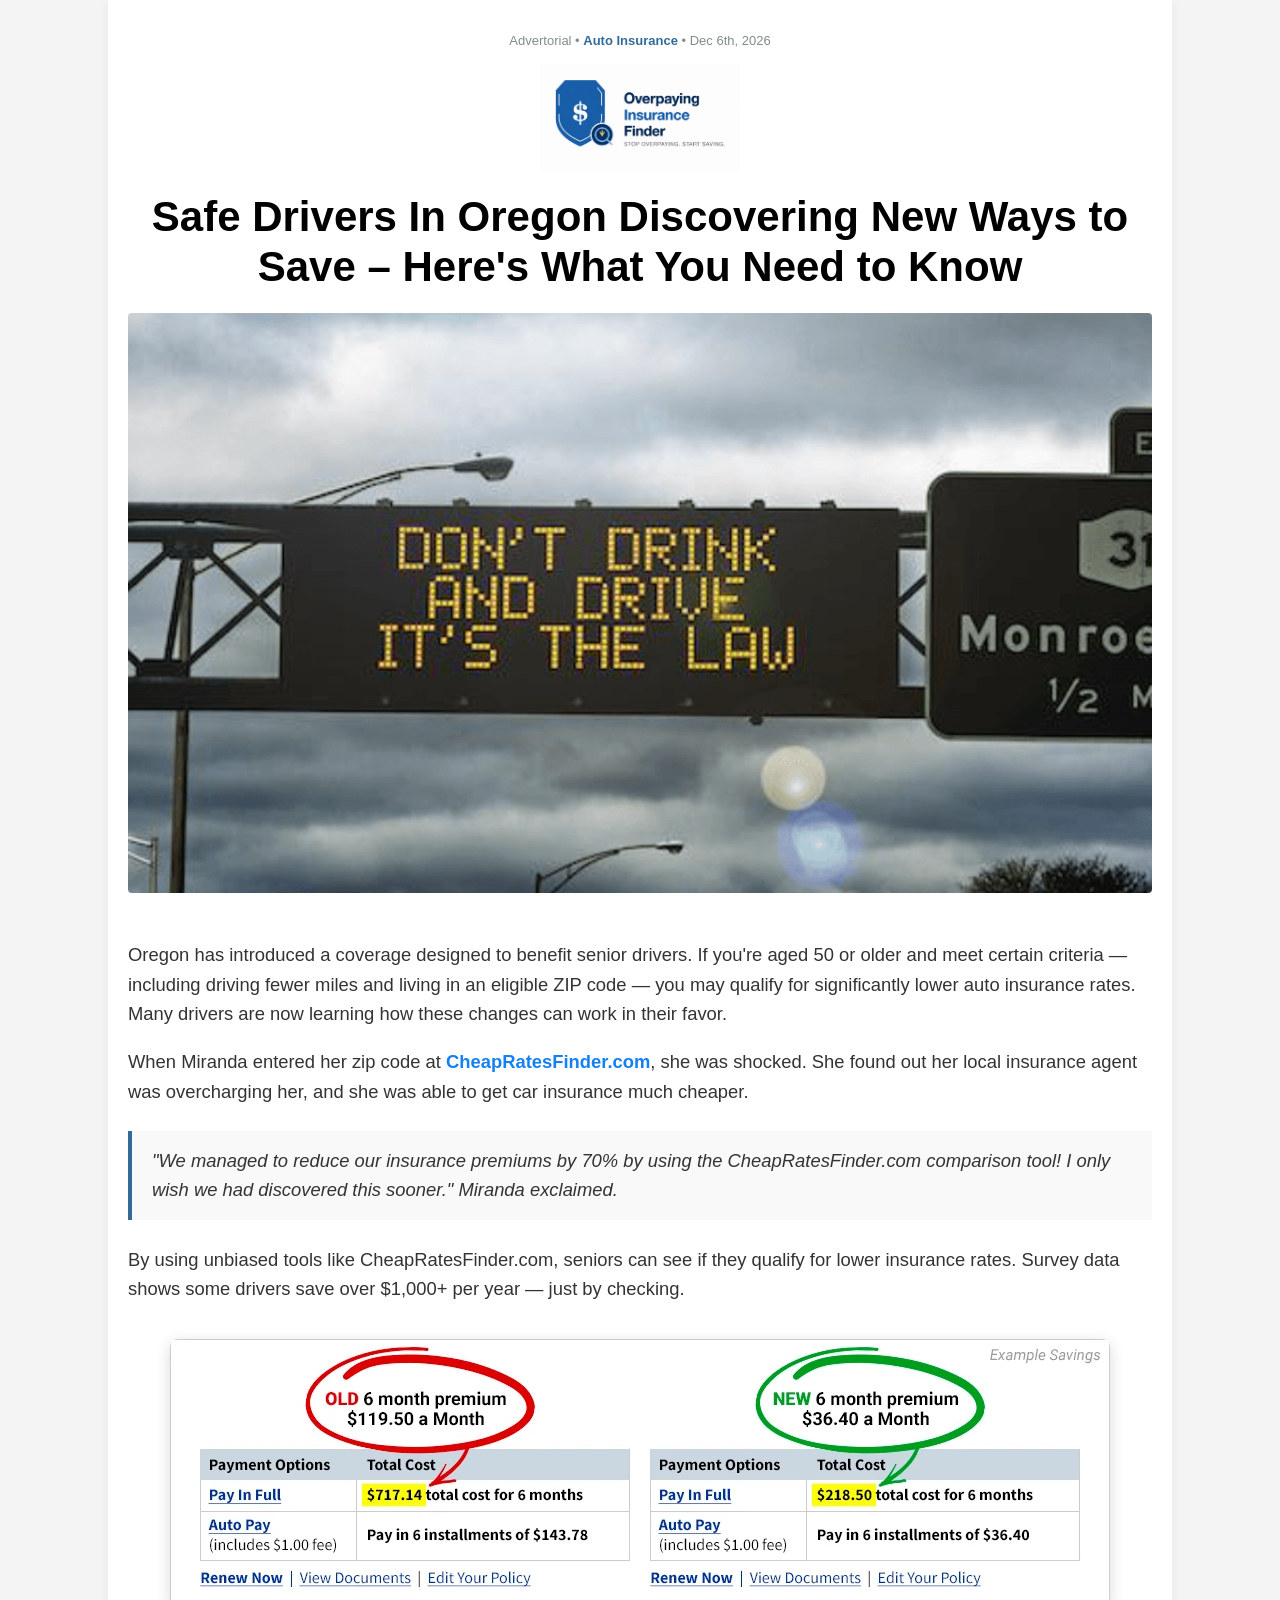
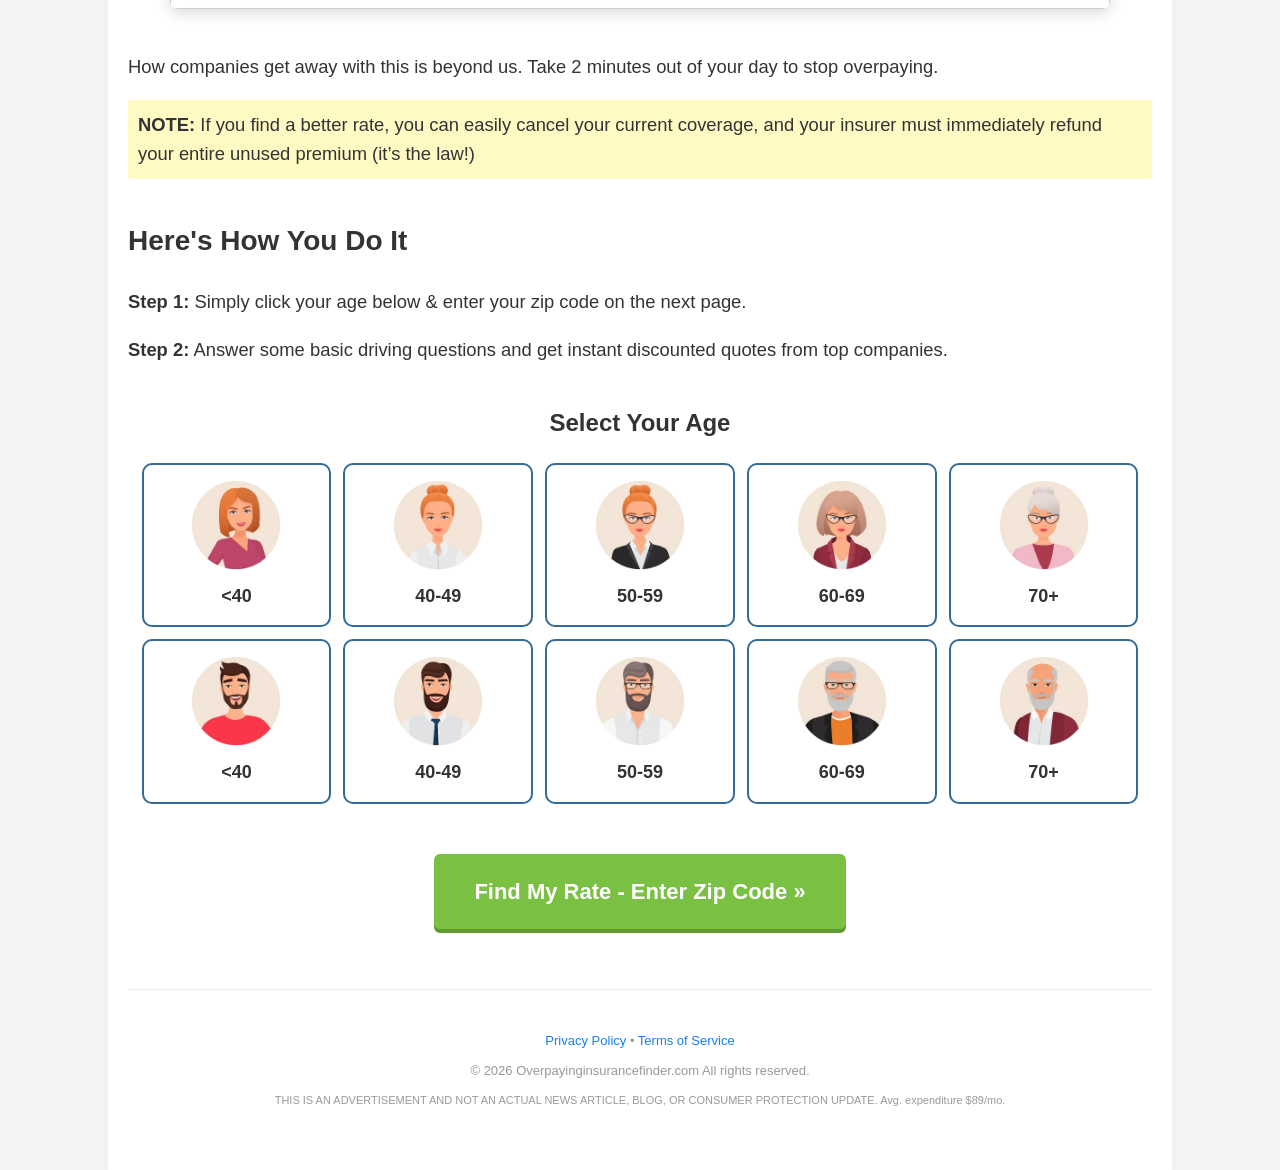
==== index.html @ a4ef591d "Add files via upload" ====
<!DOCTYPE html>
<html lang="en">
<head>
    <meta charset="utf-8" />
    <meta name="viewport" content="width=device-width, initial-scale=1" />
    <title>Insurance Companies Don't Want You To Know This | Overpaying Insurance Finder</title>
    
    <link rel="stylesheet" href="css/style.css" />
    
    <link href="https://i.imgur.com/a6rCNld.png" rel="icon" type="image/x-icon" />
</head>
<body>
  <div class="container" style="max-width: 64rem; margin: 0 auto; padding: 20px; font-family: sans-serif;">
    
    <div style="text-align: center; margin-bottom: 20px;">
        <p style="font-size: 13px; color: #7f8c8d;">Advertorial • <b style="color: #326b9a;">Auto Insurance</b> • <span id="current-date">Sep 12th, 2025</span></p>
        <div style="display: flex; justify-content: center; margin: 15px 0;">
            <img src="images/Overpayinginsurancefinder_logo_finel.png" alt="Logo" width="200" style="height: auto;"/>
        </div>
        <h1 style="font-size: 42px; line-height: 1.2; font-weight: bold; margin: 20px 0;">
            Safe Drivers In Oregon Discovering New Ways to Save – Here's What You Need to Know
        </h1>
    </div>

    <img src="images/202407172012037490_insbenefits.webp" style="width: 100%; border-radius: 4px; margin-bottom: 25px;">

    <div class="maintexts" style="font-size: 1.15rem; line-height: 1.6; color: #333;">
        <p>
            Oregon has introduced a coverage designed to benefit senior drivers. If you're aged 50 or older and meet certain criteria — including driving fewer miles and living in an eligible ZIP code — you may qualify for significantly lower auto insurance rates. Many drivers are now learning how these changes can work in their favor.
        </p>

        <p>
            When Miranda entered her zip code at <b><a href="#" style="color: #1580f2; text-decoration: none;">CheapRatesFinder.com</a></b>, she was shocked. She found out her local insurance agent was overcharging her, and she was able to get car insurance much cheaper.
        </p>

        <blockquote style="background: #f9f9f9; border-left: 4px solid #326b9a; padding: 15px 20px; margin: 25px 0; font-style: italic;">
            "We managed to reduce our insurance premiums by 70% by using the CheapRatesFinder.com comparison tool! I only wish we had discovered this sooner." Miranda exclaimed.
        </blockquote>

        <p>
            By using unbiased tools like CheapRatesFinder.com, seniors can see if they qualify for lower insurance rates. Survey data shows some drivers save over $1,000+ per year — just by checking.
        </p>

        <div style="text-align: center; margin: 35px 0;">
            <img src="images/202403061903076180_beforeafterautobill.webp" alt="Before After Bill" style="max-width: 100%; border-radius: 8px; box-shadow: 0 4px 15px rgba(0,0,0,0.15);">
        </div>

        <p>
            How companies get away with this is beyond us. Take 2 minutes out of your day to stop overpaying.
        </p>

        <p style="background-color: #fff9c4; padding: 10px; border-radius: 4px;">
            <b>NOTE:</b> If you find a better rate, you can easily cancel your current coverage, and your insurer must immediately refund your entire unused premium (it’s the law!)
        </p>

        <h2 style="font-size: 28px; font-weight: bold; margin-top: 40px;">Here's How You Do It</h2>
        <p><b>Step 1:</b> Simply click your age below & enter your zip code on the next page.</p>
        <p><b>Step 2:</b> Answer some basic driving questions and get instant discounted quotes from top companies.</p>

        <h3 style="text-align: center; font-size: 24px; margin: 40px 0 20px;">Select Your Age</h3>

        <div class="BoxuiGrid-container">
            <a class="age-card" href="#"><img src="images/202506191531289360_s40-w.webp"><span><40</span></a>
            <a class="age-card" href="#"><img src="images/202506191531151730_s50-w.webp"><span>40-49</span></a>
            <a class="age-card" href="#"><img src="images/202506191531081110_s60-w.webp"><span>50-59</span></a>
            <a class="age-card" href="#"><img src="images/202506191530462190_s60-70-w.webp"><span>60-69</span></a>
            <a class="age-card" href="#"><img src="images/202506191530114870_s70w.webp"><span>70+</span></a>
            
            <a class="age-card" href="#"><img src="images/202506191629417830_s40-m.webp"><span><40</span></a>
            <a class="age-card" href="#"><img src="images/202506191629388050_s40-50-m.webp"><span>40-49</span></a>
            <a class="age-card" href="#"><img src="images/202506191629335720_s50-60-m.webp"><span>50-59</span></a>
            <a class="age-card" href="#"><img src="images/202506191629306840_s60-70-m.webp"><span>60-69</span></a>
            <a class="age-card" href="#"><img src="images/202506191629240200_s70m.webp"><span>70+</span></a>
        </div>

        <div style="text-align: center; margin: 50px 0;">
            <a href="#" class="cta-button">Find My Rate - Enter Zip Code »</a>
        </div>
    </div>

    <footer style="margin-top: 60px; padding: 30px 0; border-top: 1px solid #eee; text-align: center; font-size: 13px; color: #999;">
        <p><a href="#" style="color: #1580f2; text-decoration: none;">Privacy Policy</a> • <a href="#" style="color: #1580f2; text-decoration: none;">Terms of Service</a></p>
        <p style="margin: 15px 0;">© 2026 Overpayinginsurancefinder.com All rights reserved.</p>
    
    <p style="font-size: 11px; line-height: 1.4;">THIS IS AN ADVERTISEMENT AND NOT AN ACTUAL NEWS ARTICLE, BLOG, OR CONSUMER PROTECTION UPDATE. Avg. expenditure $89/mo.</p>
    </footer>
  </div>

  <script>
    // סקריפט לעדכון תאריך אוטומטי
    document.addEventListener('DOMContentLoaded', function() {
        const now = new Date();
        const months = ['Jan', 'Feb', 'Mar', 'Apr', 'May', 'Jun', 'Jul', 'Aug', 'Sep', 'Oct', 'Nov', 'Dec'];
        document.getElementById('current-date').textContent = months[now.getMonth()] + ' ' + now.getDate() + 'th, ' + now.getFullYear();
    });
  </script>
</body>
</html>
---- css/style.css ----
/* הגדרות כלליות */
body {
    background-color: #f4f4f4;
    margin: 0;
    padding: 0;
}

.container {
    background-color: #fff;
    box-shadow: 0 0 10px rgba(0,0,0,0.05);
}

/* גריד הכפתורים - 5 בשורה */
.BoxuiGrid-container {
    display: flex;
    flex-wrap: wrap;
    justify-content: center;
    gap: 12px;
    margin: 20px auto;
}

/* עיצוב כרטיס גיל עם מסגרת כחולה */
.age-card {
    display: flex;
    flex-direction: column;
    align-items: center;
    justify-content: center;
    width: calc(20% - 15px); /* בדיוק 5 בשורה */
    min-width: 130px;
    padding: 15px 5px;
    border: 2px solid #326b9a;
    border-radius: 10px;
    text-decoration: none;
    color: #333;
    background: white;
    transition: transform 0.2s, box-shadow 0.2s;
    box-sizing: border-box;
}

.age-card:hover {
    transform: translateY(-3px);
    box-shadow: 0 5px 15px rgba(0,0,0,0.1);
}

.age-card img {
    width: 90px;
    height: 90px;
    border-radius: 50%;
    margin-bottom: 12px;
    object-fit: cover;
}

.age-card span {
    font-weight: bold;
    font-size: 18px;
}

/* כפתור הנעה לפעולה ירוק */
.cta-button {
    background-color: #7ac143;
    color: white;
    padding: 20px 40px;
    text-decoration: none;
    border-radius: 6px;
    font-weight: bold;
    font-size: 22px;
    display: inline-block;
    box-shadow: 0 4px 0 #5e9a30;
}

.cta-button:active {
    transform: translateY(2px);
    box-shadow: 0 2px 0 #5e9a30;
}

/* התאמה לטלפון - 2 בשורה */
@media (max-width: 768px) {
    .age-card {
        width: calc(50% - 12px);
        min-width: 140px;
    }
    
    h1 {
        font-size: 32px !important;
    }
}
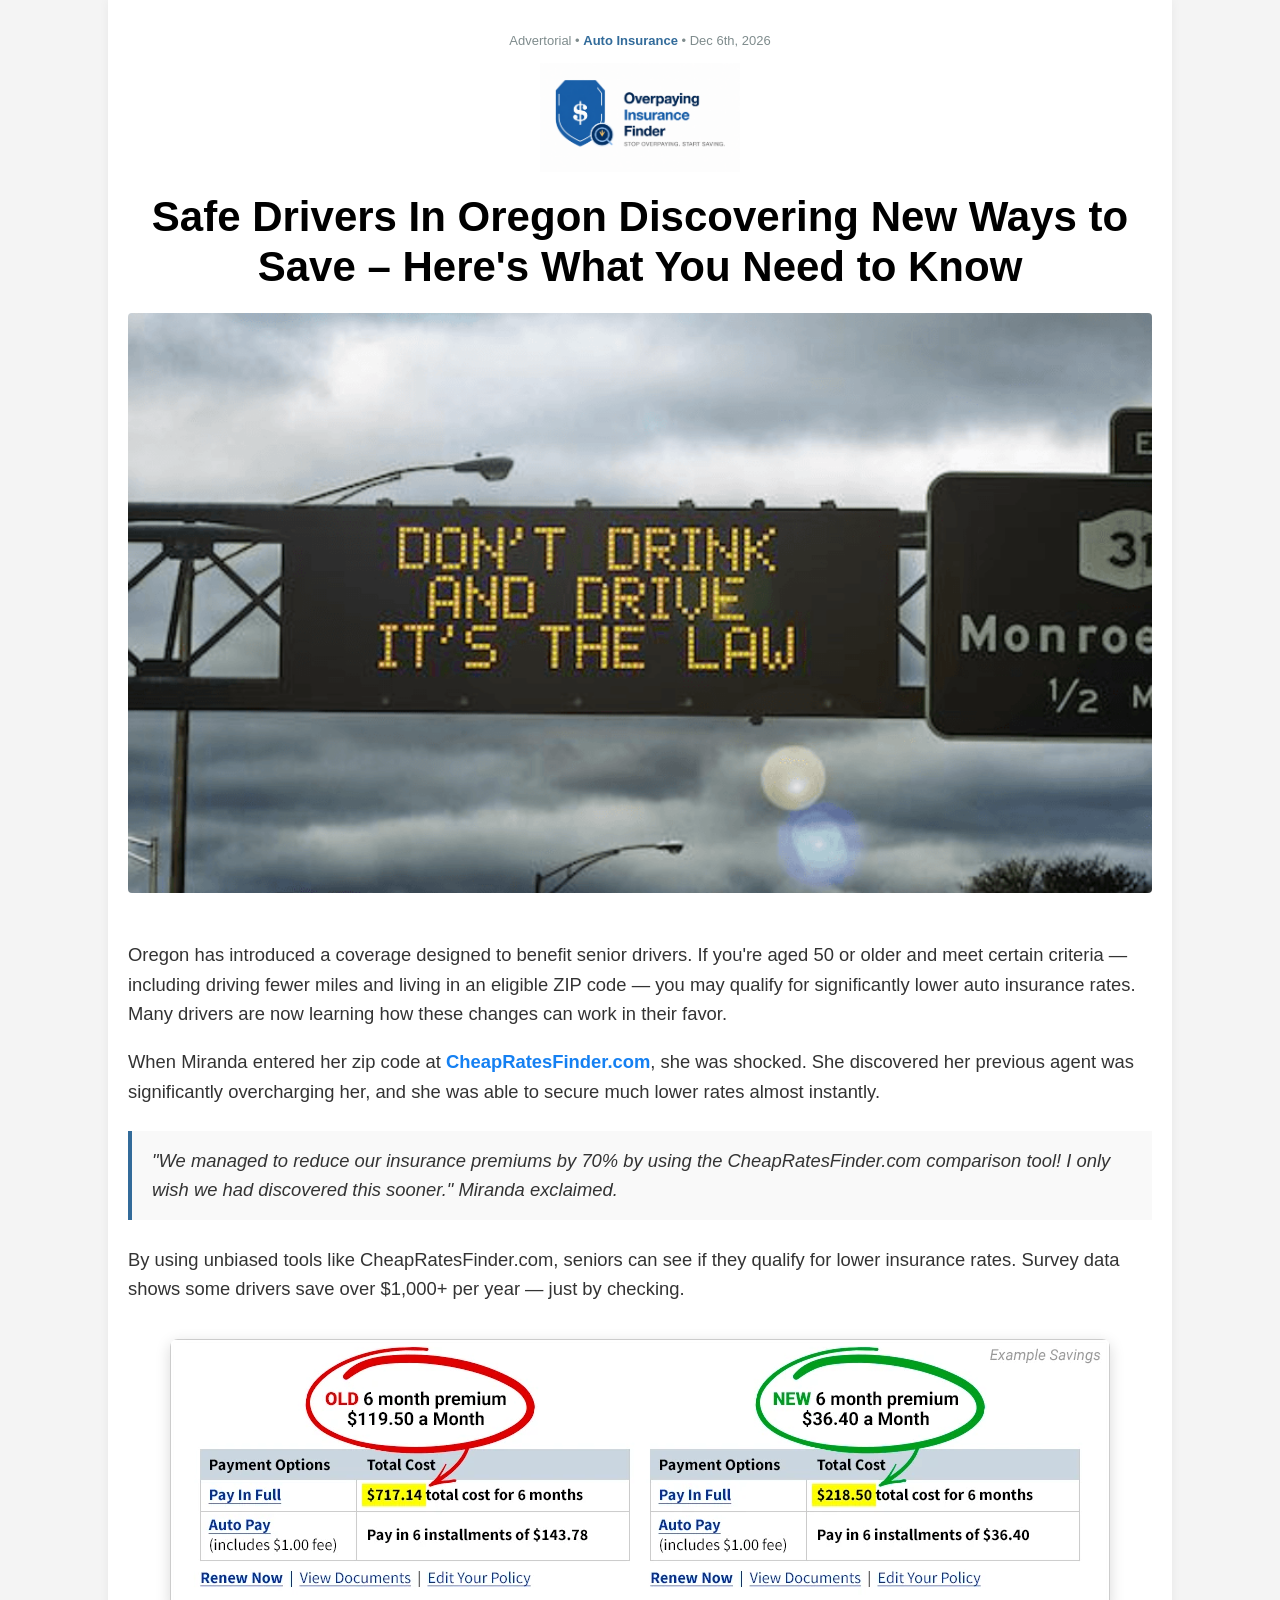
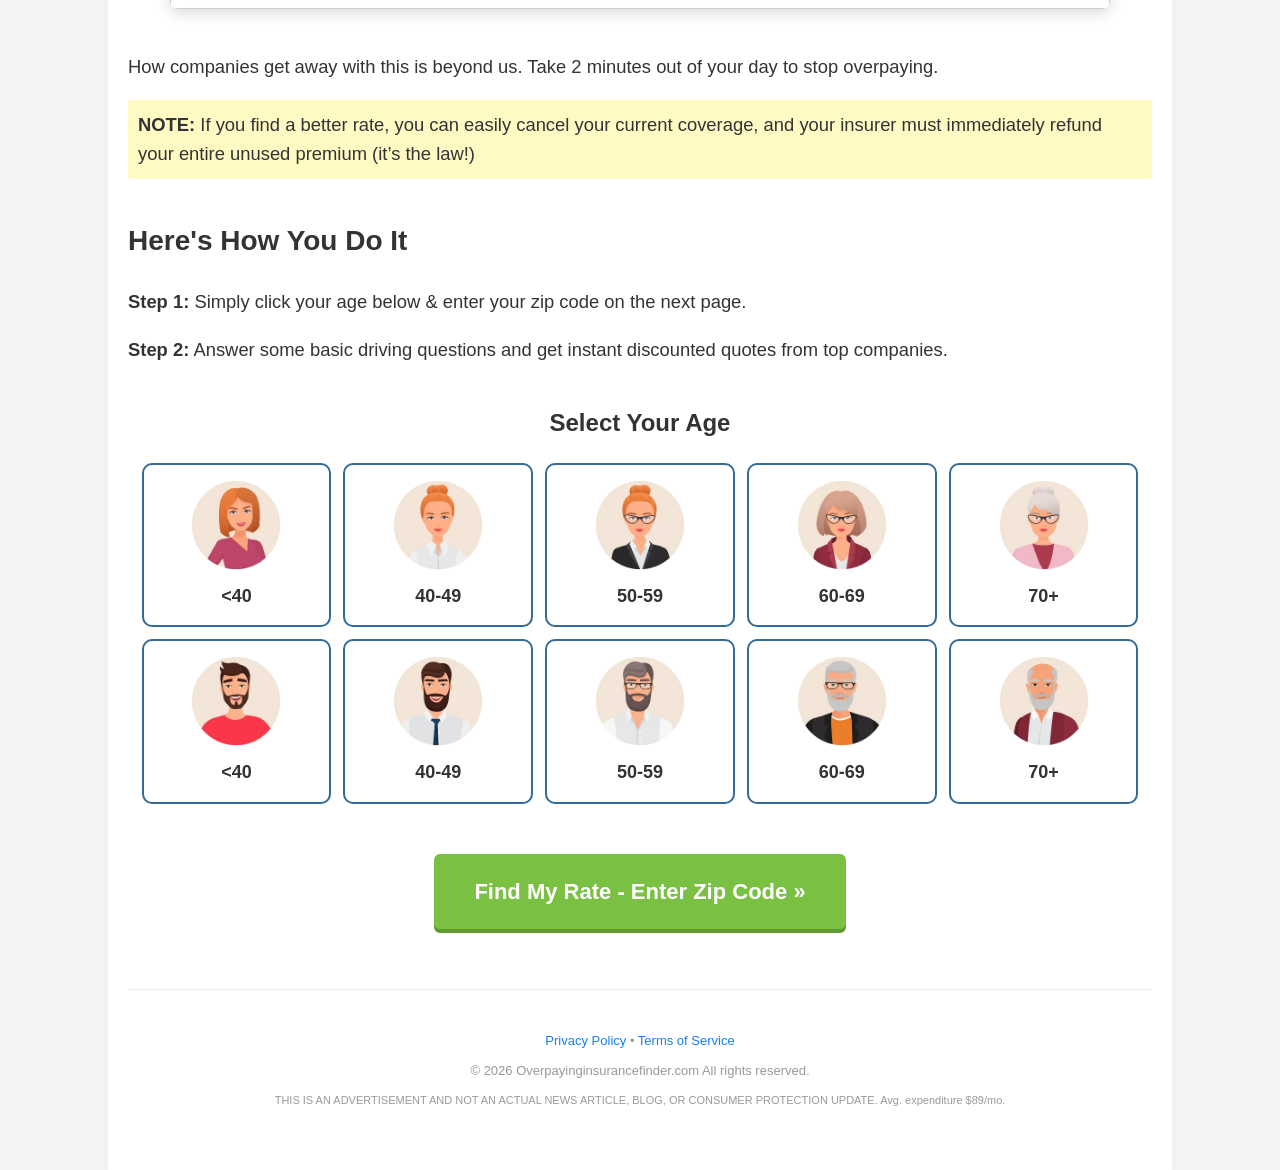
==== commit dd49b791: "Update index.html" ====
--- a/index.html
+++ b/index.html
@@ -30,8 +30,9 @@
         </p>
 
         <p>
-            When Miranda entered her zip code at <b><a href="#" style="color: #1580f2; text-decoration: none;">CheapRatesFinder.com</a></b>, she was shocked. She found out her local insurance agent was overcharging her, and she was able to get car insurance much cheaper.
-        </p>
+<p>
+    When Miranda entered her zip code at <b><a href="https://CheapRatesFinder.com" target="_blank" style="color: #1580f2; text-decoration: none;">CheapRatesFinder.com</a></b>, she was shocked. She discovered her previous agent was significantly overcharging her, and she was able to secure much lower rates almost instantly.
+ </p>
 
         <blockquote style="background: #f9f9f9; border-left: 4px solid #326b9a; padding: 15px 20px; margin: 25px 0; font-style: italic;">
             "We managed to reduce our insurance premiums by 70% by using the CheapRatesFinder.com comparison tool! I only wish we had discovered this sooner." Miranda exclaimed.
@@ -95,4 +96,4 @@
     });
   </script>
 </body>
-</html>+</html>
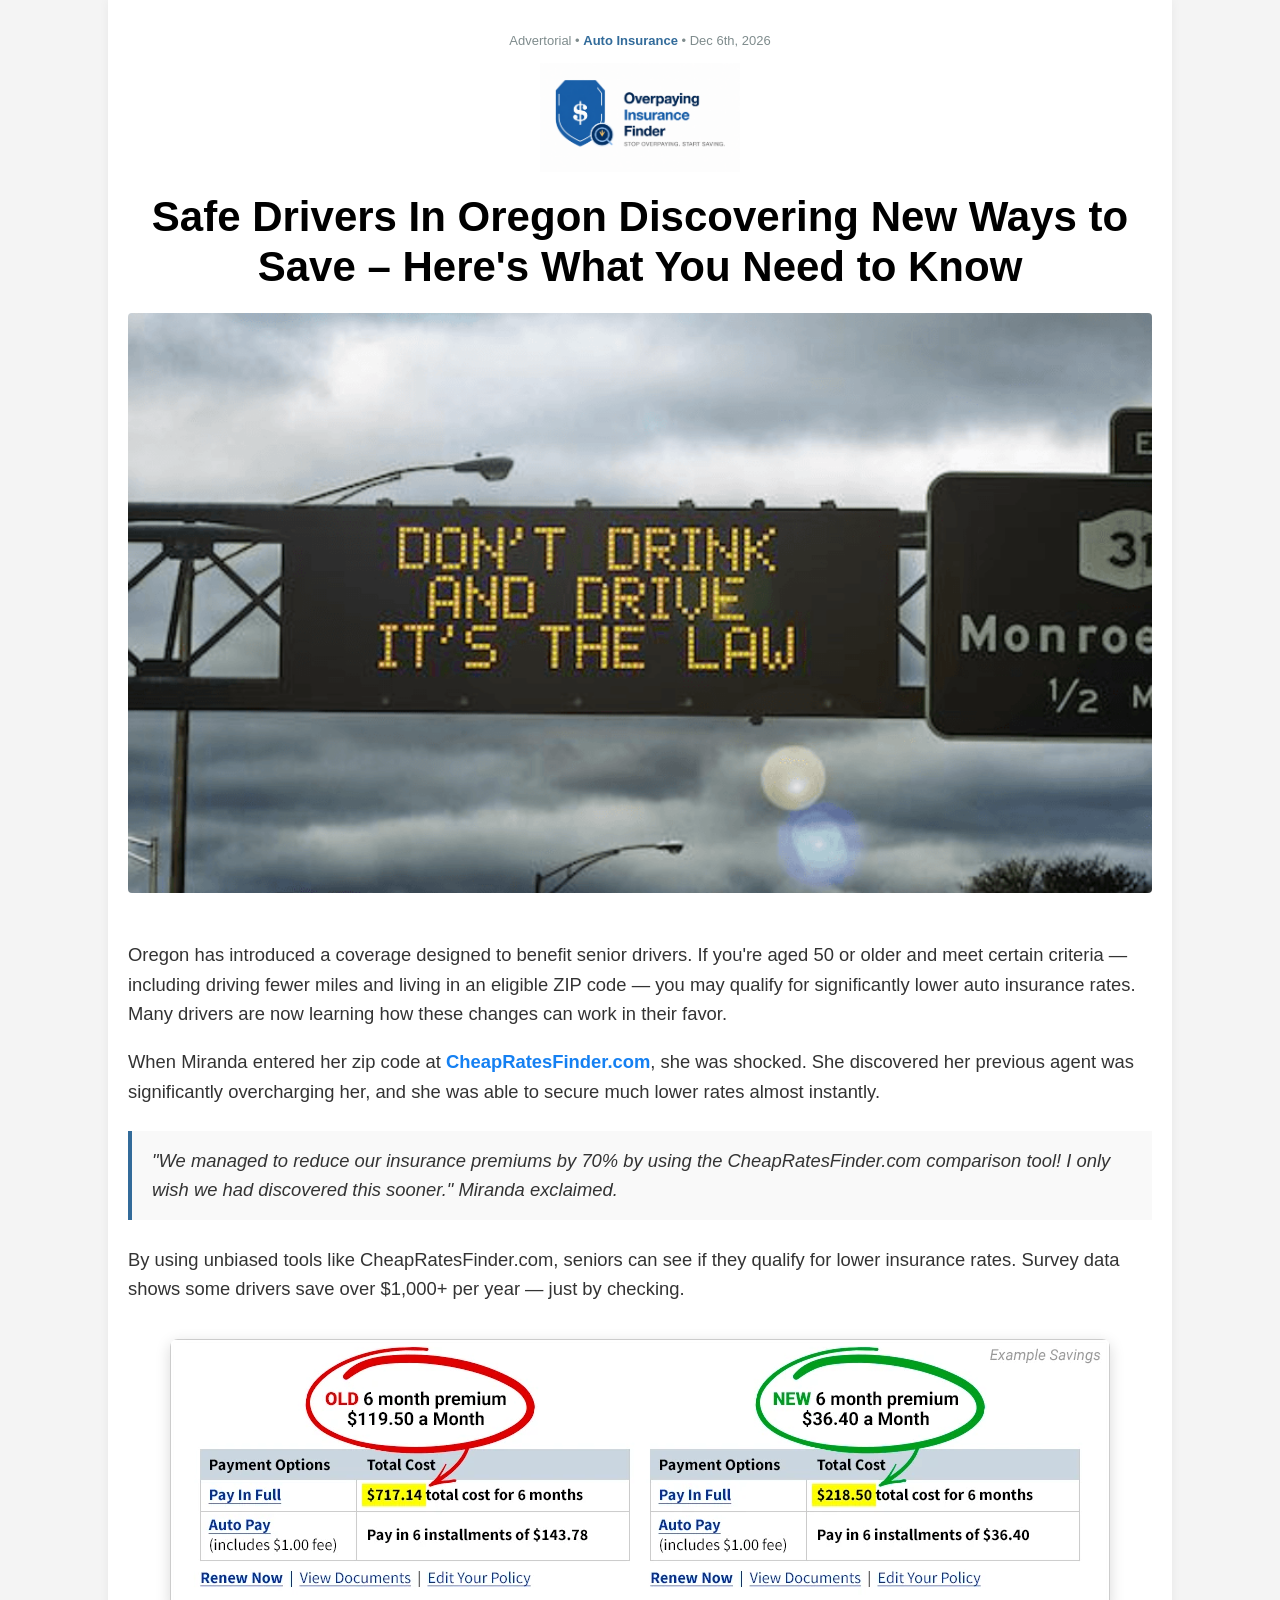
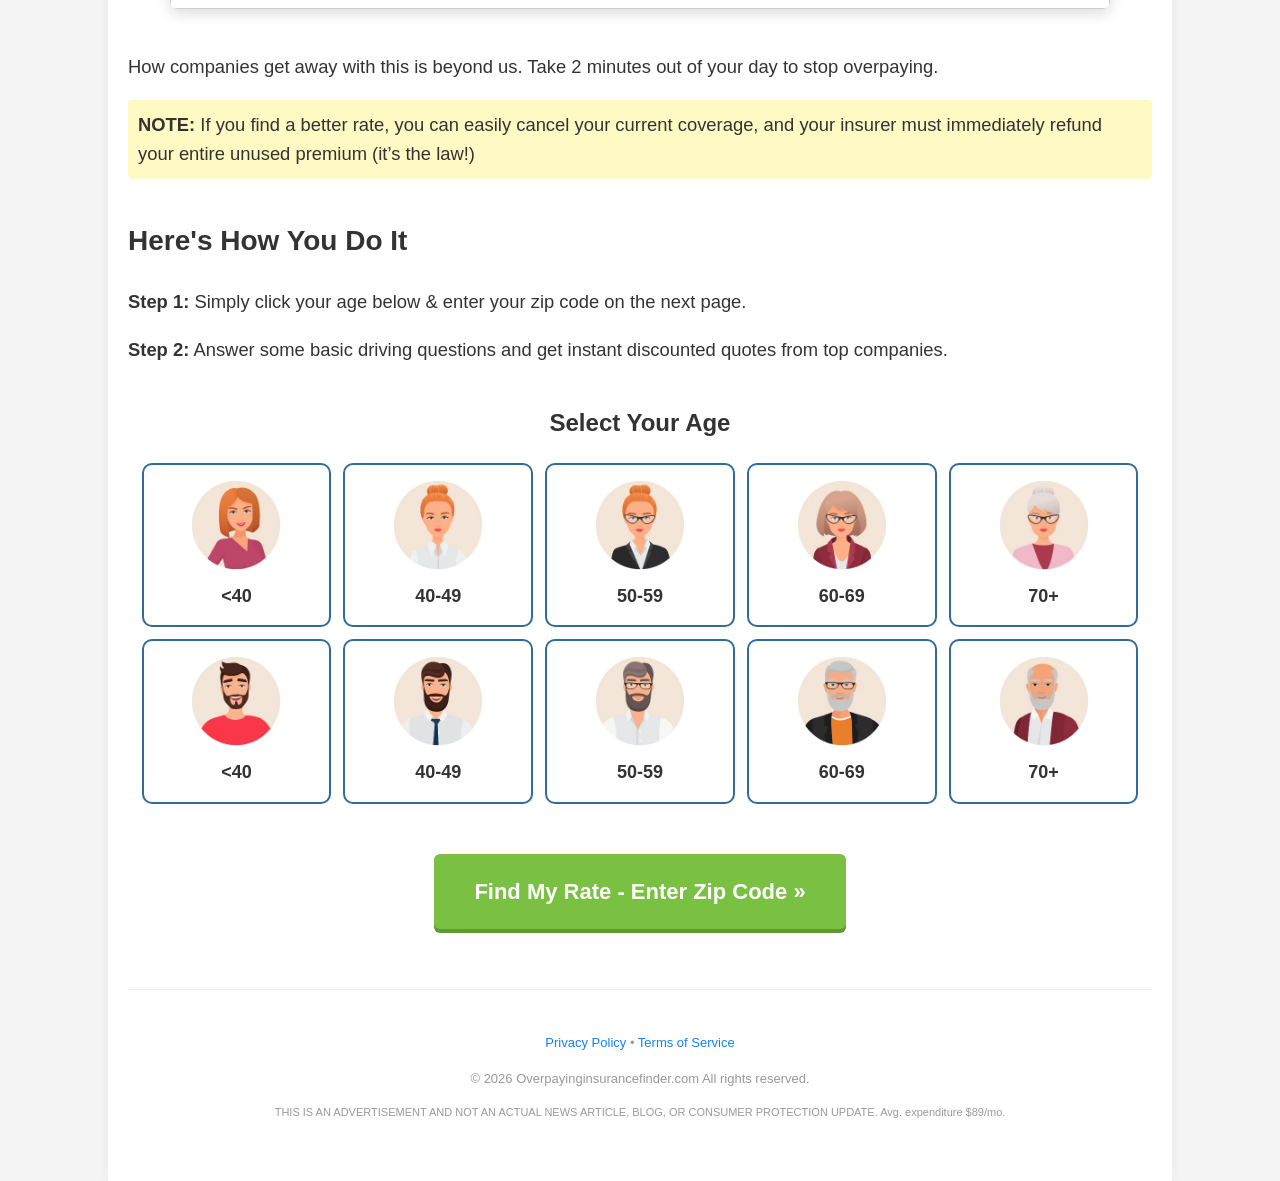
==== commit eb5c3084: "Update index.html" ====
--- a/index.html
+++ b/index.html
@@ -60,24 +60,23 @@
 
         <h3 style="text-align: center; font-size: 24px; margin: 40px 0 20px;">Select Your Age</h3>
 
-        <div class="BoxuiGrid-container">
-            <a class="age-card" href="#"><img src="images/202506191531289360_s40-w.webp"><span><40</span></a>
-            <a class="age-card" href="#"><img src="images/202506191531151730_s50-w.webp"><span>40-49</span></a>
-            <a class="age-card" href="#"><img src="images/202506191531081110_s60-w.webp"><span>50-59</span></a>
-            <a class="age-card" href="#"><img src="images/202506191530462190_s60-70-w.webp"><span>60-69</span></a>
-            <a class="age-card" href="#"><img src="images/202506191530114870_s70w.webp"><span>70+</span></a>
+<div class="BoxuiGrid-container">
+            <a class="age-card" href="https://CheapRatesFinder.com" target="_blank"><img src="images/202506191531289360_s40-w.webp"><span><40</span></a>
+            <a class="age-card" href="https://CheapRatesFinder.com" target="_blank"><img src="images/202506191531151730_s50-w.webp"><span>40-49</span></a>
+            <a class="age-card" href="https://CheapRatesFinder.com" target="_blank"><img src="images/202506191531081110_s60-w.webp"><span>50-59</span></a>
+            <a class="age-card" href="https://CheapRatesFinder.com" target="_blank"><img src="images/202506191530462190_s60-70-w.webp"><span>60-69</span></a>
+            <a class="age-card" href="https://CheapRatesFinder.com" target="_blank"><img src="images/202506191530114870_s70w.webp"><span>70+</span></a>
             
-            <a class="age-card" href="#"><img src="images/202506191629417830_s40-m.webp"><span><40</span></a>
-            <a class="age-card" href="#"><img src="images/202506191629388050_s40-50-m.webp"><span>40-49</span></a>
-            <a class="age-card" href="#"><img src="images/202506191629335720_s50-60-m.webp"><span>50-59</span></a>
-            <a class="age-card" href="#"><img src="images/202506191629306840_s60-70-m.webp"><span>60-69</span></a>
-            <a class="age-card" href="#"><img src="images/202506191629240200_s70m.webp"><span>70+</span></a>
+            <a class="age-card" href="https://CheapRatesFinder.com" target="_blank"><img src="images/202506191629417830_s40-m.webp"><span><40</span></a>
+            <a class="age-card" href="https://CheapRatesFinder.com" target="_blank"><img src="images/202506191629388050_s40-50-m.webp"><span>40-49</span></a>
+            <a class="age-card" href="https://CheapRatesFinder.com" target="_blank"><img src="images/202506191629335720_s50-60-m.webp"><span>50-59</span></a>
+            <a class="age-card" href="https://CheapRatesFinder.com" target="_blank"><img src="images/202506191629306840_s60-70-m.webp"><span>60-69</span></a>
+            <a class="age-card" href="https://CheapRatesFinder.com" target="_blank"><img src="images/202506191629240200_s70m.webp"><span>70+</span></a>
         </div>
 
         <div style="text-align: center; margin: 50px 0;">
-            <a href="#" class="cta-button">Find My Rate - Enter Zip Code »</a>
+            <a href="https://CheapRatesFinder.com" target="_blank" class="cta-button">Find My Rate - Enter Zip Code »</a>
         </div>
-    </div>
 
     <footer style="margin-top: 60px; padding: 30px 0; border-top: 1px solid #eee; text-align: center; font-size: 13px; color: #999;">
         <p><a href="#" style="color: #1580f2; text-decoration: none;">Privacy Policy</a> • <a href="#" style="color: #1580f2; text-decoration: none;">Terms of Service</a></p>
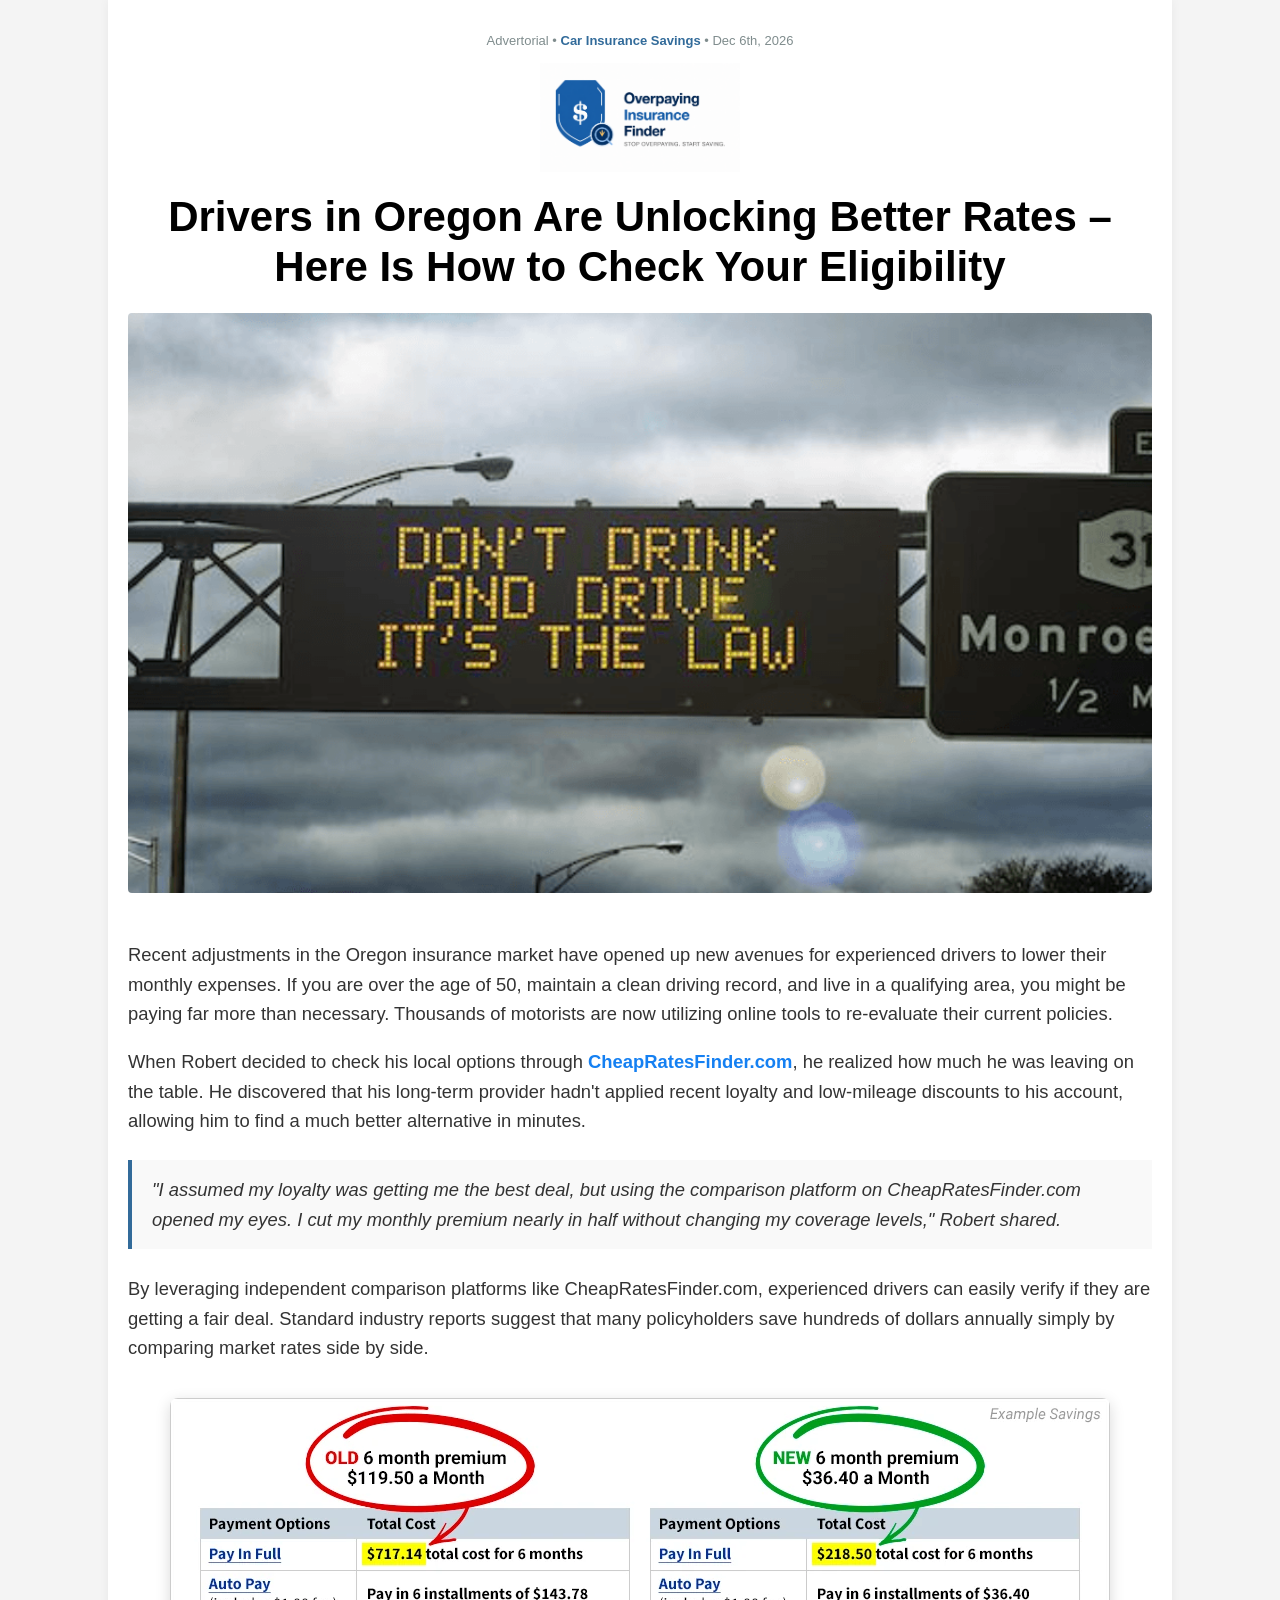
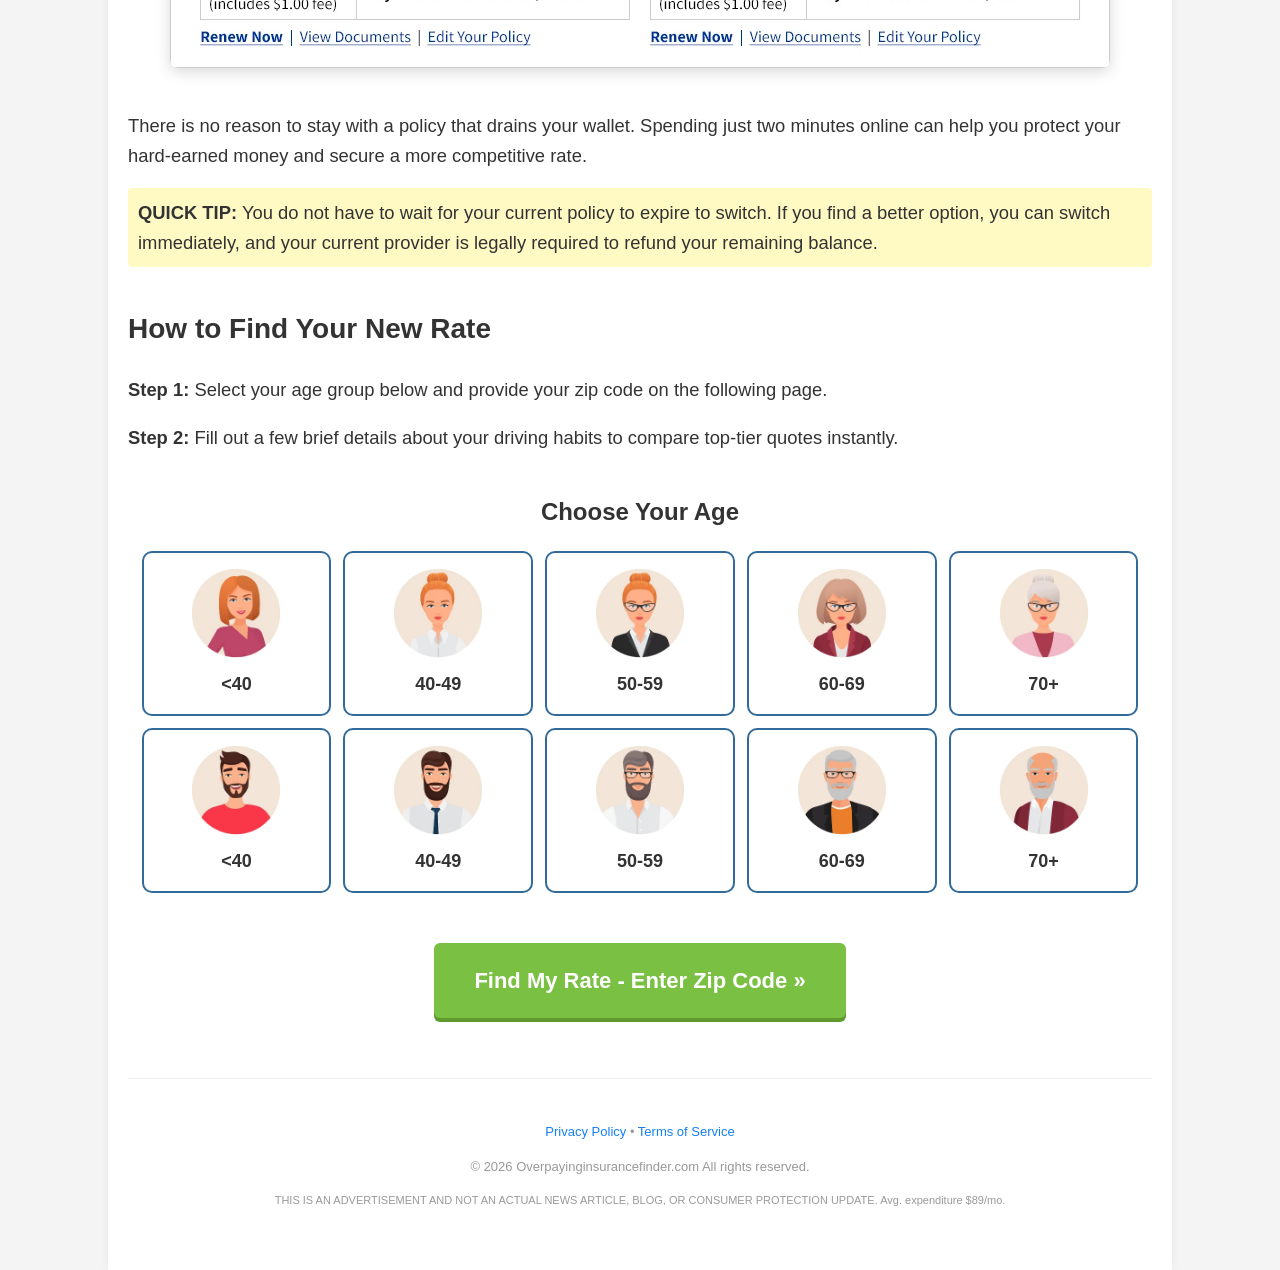
==== commit dfc5d792: "Update index.html" ====
--- a/index.html
+++ b/index.html
@@ -3,7 +3,7 @@
 <head>
     <meta charset="utf-8" />
     <meta name="viewport" content="width=device-width, initial-scale=1" />
-    <title>Insurance Companies Don't Want You To Know This | Overpaying Insurance Finder</title>
+    <title>The Secret to Lowering Your Auto Insurance Premiums | Overpaying Insurance Finder</title>
     
     <link rel="stylesheet" href="css/style.css" />
     
@@ -13,12 +13,12 @@
   <div class="container" style="max-width: 64rem; margin: 0 auto; padding: 20px; font-family: sans-serif;">
     
     <div style="text-align: center; margin-bottom: 20px;">
-        <p style="font-size: 13px; color: #7f8c8d;">Advertorial • <b style="color: #326b9a;">Auto Insurance</b> • <span id="current-date">Sep 12th, 2025</span></p>
+        <p style="font-size: 13px; color: #7f8c8d;">Advertorial • <b style="color: #326b9a;">Car Insurance Savings</b> • <span id="current-date">Sep 12th, 2025</span></p>
         <div style="display: flex; justify-content: center; margin: 15px 0;">
             <img src="images/Overpayinginsurancefinder_logo_finel.png" alt="Logo" width="200" style="height: auto;"/>
         </div>
         <h1 style="font-size: 42px; line-height: 1.2; font-weight: bold; margin: 20px 0;">
-            Safe Drivers In Oregon Discovering New Ways to Save – Here's What You Need to Know
+            Drivers in Oregon Are Unlocking Better Rates – Here Is How to Check Your Eligibility
         </h1>
     </div>
 
@@ -26,20 +26,19 @@
 
     <div class="maintexts" style="font-size: 1.15rem; line-height: 1.6; color: #333;">
         <p>
-            Oregon has introduced a coverage designed to benefit senior drivers. If you're aged 50 or older and meet certain criteria — including driving fewer miles and living in an eligible ZIP code — you may qualify for significantly lower auto insurance rates. Many drivers are now learning how these changes can work in their favor.
+            Recent adjustments in the Oregon insurance market have opened up new avenues for experienced drivers to lower their monthly expenses. If you are over the age of 50, maintain a clean driving record, and live in a qualifying area, you might be paying far more than necessary. Thousands of motorists are now utilizing online tools to re-evaluate their current policies.
         </p>
 
         <p>
-<p>
-    When Miranda entered her zip code at <b><a href="https://CheapRatesFinder.com" target="_blank" style="color: #1580f2; text-decoration: none;">CheapRatesFinder.com</a></b>, she was shocked. She discovered her previous agent was significantly overcharging her, and she was able to secure much lower rates almost instantly.
- </p>
+            When Robert decided to check his local options through <b><a href="https://CheapRatesFinder.com" target="_blank" style="color: #1580f2; text-decoration: none;">CheapRatesFinder.com</a></b>, he realized how much he was leaving on the table. He discovered that his long-term provider hadn't applied recent loyalty and low-mileage discounts to his account, allowing him to find a much better alternative in minutes.
+        </p>
 
         <blockquote style="background: #f9f9f9; border-left: 4px solid #326b9a; padding: 15px 20px; margin: 25px 0; font-style: italic;">
-            "We managed to reduce our insurance premiums by 70% by using the CheapRatesFinder.com comparison tool! I only wish we had discovered this sooner." Miranda exclaimed.
+            "I assumed my loyalty was getting me the best deal, but using the comparison platform on CheapRatesFinder.com opened my eyes. I cut my monthly premium nearly in half without changing my coverage levels," Robert shared.
         </blockquote>
 
         <p>
-            By using unbiased tools like CheapRatesFinder.com, seniors can see if they qualify for lower insurance rates. Survey data shows some drivers save over $1,000+ per year — just by checking.
+            By leveraging independent comparison platforms like CheapRatesFinder.com, experienced drivers can easily verify if they are getting a fair deal. Standard industry reports suggest that many policyholders save hundreds of dollars annually simply by comparing market rates side by side.
         </p>
 
         <div style="text-align: center; margin: 35px 0;">
@@ -47,20 +46,20 @@
         </div>
 
         <p>
-            How companies get away with this is beyond us. Take 2 minutes out of your day to stop overpaying.
+            There is no reason to stay with a policy that drains your wallet. Spending just two minutes online can help you protect your hard-earned money and secure a more competitive rate.
         </p>
 
         <p style="background-color: #fff9c4; padding: 10px; border-radius: 4px;">
-            <b>NOTE:</b> If you find a better rate, you can easily cancel your current coverage, and your insurer must immediately refund your entire unused premium (it’s the law!)
+            <b>QUICK TIP:</b> You do not have to wait for your current policy to expire to switch. If you find a better option, you can switch immediately, and your current provider is legally required to refund your remaining balance.
         </p>
 
-        <h2 style="font-size: 28px; font-weight: bold; margin-top: 40px;">Here's How You Do It</h2>
-        <p><b>Step 1:</b> Simply click your age below & enter your zip code on the next page.</p>
-        <p><b>Step 2:</b> Answer some basic driving questions and get instant discounted quotes from top companies.</p>
+        <h2 style="font-size: 28px; font-weight: bold; margin-top: 40px;">How to Find Your New Rate</h2>
+        <p><b>Step 1:</b> Select your age group below and provide your zip code on the following page.</p>
+        <p><b>Step 2:</b> Fill out a few brief details about your driving habits to compare top-tier quotes instantly.</p>
 
-        <h3 style="text-align: center; font-size: 24px; margin: 40px 0 20px;">Select Your Age</h3>
+        <h3 style="text-align: center; font-size: 24px; margin: 40px 0 20px;">Choose Your Age</h3>
 
-<div class="BoxuiGrid-container">
+        <div class="BoxuiGrid-container">
             <a class="age-card" href="https://CheapRatesFinder.com" target="_blank"><img src="images/202506191531289360_s40-w.webp"><span><40</span></a>
             <a class="age-card" href="https://CheapRatesFinder.com" target="_blank"><img src="images/202506191531151730_s50-w.webp"><span>40-49</span></a>
             <a class="age-card" href="https://CheapRatesFinder.com" target="_blank"><img src="images/202506191531081110_s60-w.webp"><span>50-59</span></a>
@@ -79,12 +78,14 @@
         </div>
 
     <footer style="margin-top: 60px; padding: 30px 0; border-top: 1px solid #eee; text-align: center; font-size: 13px; color: #999;">
-        <p><a href="#" style="color: #1580f2; text-decoration: none;">Privacy Policy</a> • <a href="#" style="color: #1580f2; text-decoration: none;">Terms of Service</a></p>
+        <p>
+            <a href="privacy.html" style="color: #1580f2; text-decoration: none;">Privacy Policy</a> • 
+            <a href="terms.html" style="color: #1580f2; text-decoration: none;">Terms of Service</a>
+        </p>
         <p style="margin: 15px 0;">© 2026 Overpayinginsurancefinder.com All rights reserved.</p>
-    
-    <p style="font-size: 11px; line-height: 1.4;">THIS IS AN ADVERTISEMENT AND NOT AN ACTUAL NEWS ARTICLE, BLOG, OR CONSUMER PROTECTION UPDATE. Avg. expenditure $89/mo.</p>
+        
+        <p style="font-size: 11px; line-height: 1.4;">THIS IS AN ADVERTISEMENT AND NOT AN ACTUAL NEWS ARTICLE, BLOG, OR CONSUMER PROTECTION UPDATE. Avg. expenditure $89/mo.</p>
     </footer>
-  </div>
 
   <script>
     // סקריפט לעדכון תאריך אוטומטי
